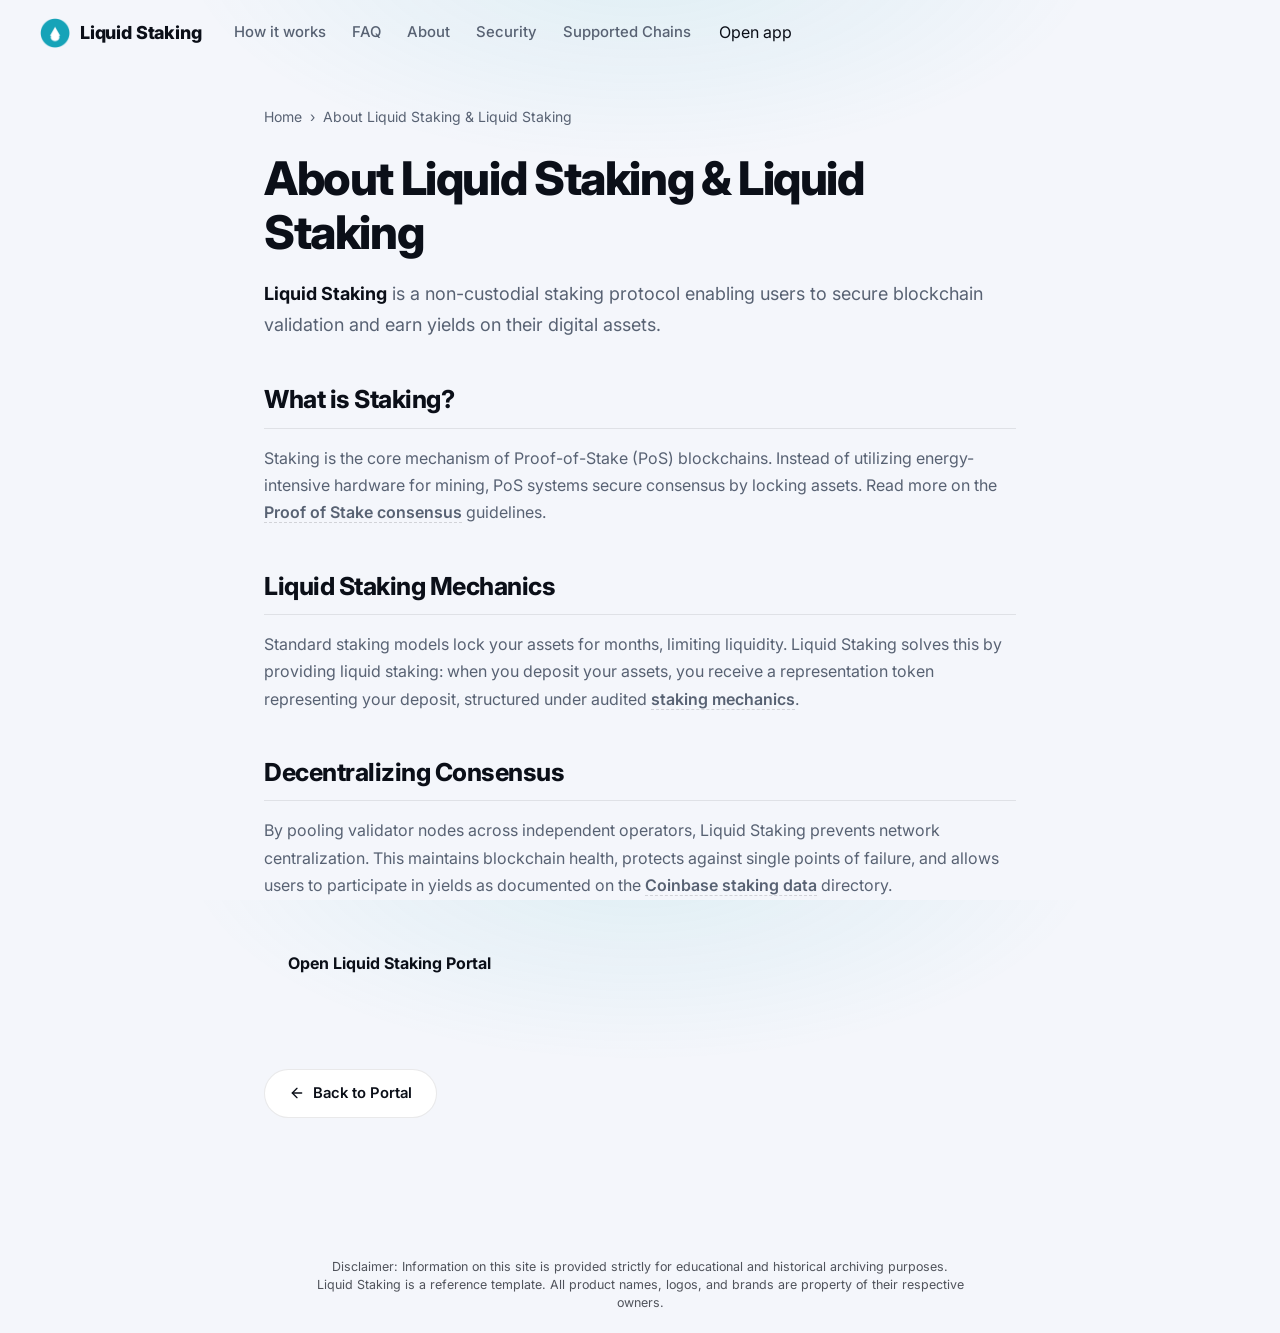
==== about/index.html @ 8a69f242 "Update" ====
<!doctype html>
<html lang="en">
<head>
  <meta charset="utf-8">
  <meta name="viewport" content="width=device-width, initial-scale=1, viewport-fit=cover">
  <title>About Liquid Staking & Liquid Staking</title>
  <meta name="description" content="<strong>Liquid Staking</strong> is a non-custodial staking protocol enabling users to secure blockchain validation and earn yields on their digital as">
  <link rel="canonical" href="https://liquidstaking.github.io/about/">
  <meta name="robots" content="index,follow">
  <meta property="og:type" content="website">
  <meta property="og:title" content="About Liquid Staking & Liquid Staking">
  <meta property="og:description" content="<strong>Liquid Staking</strong> is a non-custodial staking protocol enabling users to secure blockchain validation and earn yields on their digital as">
  <meta property="og:url" content="https://liquidstaking.github.io/about/">
  <meta property="og:image" content="https://liquidstaking.github.io/og-cover.png">
  <meta name="twitter:card" content="summary">
  <meta name="twitter:title" content="About Liquid Staking & Liquid Staking">
  <meta name="twitter:description" content="<strong>Liquid Staking</strong> is a non-custodial staking protocol enabling users to secure blockchain validation and earn yields on their digital as">
  <link rel="icon" type="image/png" href="../favicon.png">
  <link rel="manifest" href="../site.webmanifest">
  <link rel="apple-touch-icon" href="../favicon.png">
  <style>


@import url('https://fonts.googleapis.com/css2?family=Inter:wght@400;500;600;700;800&display=swap');

/* ===== Base bridge — SIMPLE scenario (one-screen, light premium, Base blue) ===== */
:root{
  --bg:#F4F6FB; --surface:#FFFFFF; --inset:#F1F4FA;
  --ink:#0B0F18; --muted:#586273; --faint:#949CAB;
  --accent:#16A3B8; --accent-2:#117E8E; --accent-soft:rgba(22,163,184,.12);
  --line:rgba(11,15,24,.09); --line-2:rgba(11,15,24,.16);
  --radius:20px; --shadow:0 26px 60px -30px rgba(11,15,24,.30);
  --max:1080px;
}
*{box-sizing:border-box}
html,body{height:100%}
body{margin:0;background:
    radial-gradient(60% 40% at 50% -6%, rgba(22,163,184,.10), transparent 60%),
    var(--bg);
  color:var(--ink);font-family:'Inter',system-ui,-apple-system,Segoe UI,Roboto,sans-serif;
  line-height:1.6;-webkit-font-smoothing:antialiased;overflow-x:hidden;
  min-height:100dvh;display:flex;flex-direction:column}
a{color:inherit;text-decoration:none}
img{max-width:100%;display:block}
h1{margin:0;line-height:1.08;letter-spacing:-.03em}
p{margin:0}

.topbar{display:flex;align-items:center;gap:14px;padding:18px clamp(16px,4vw,40px)}
.brand{display:flex;align-items:center;gap:10px;font-weight:800;font-size:1.12rem;letter-spacing:-.01em}
.brand img{border-radius:8px}
.nav{display:flex;gap:26px;margin-left:18px}
.nav a{color:var(--muted);font-size:.93rem;font-weight:500;transition:color .15s}
.nav a:hover{color:var(--ink)}
.sp{flex:1}
.ghost{display:inline-flex;align-items:center;background:var(--ink);color:#fff;font-weight:600;font-size:.9rem;
  padding:9px 18px;border-radius:999px;transition:transform .12s,opacity .2s}
.ghost:hover{transform:translateY(-1px);opacity:.92}

.stage{flex:1;display:flex;flex-direction:column;align-items:center;justify-content:center;
  text-align:center;padding:20px clamp(16px,4vw,40px) 8px;gap:0}
.stage h1{font-size:clamp(2.6rem,6.5vw,4.2rem);font-weight:800}
.sub{color:var(--muted);font-size:clamp(1.02rem,1.7vw,1.2rem);max-width:46ch;margin-top:16px}
.sub strong{color:var(--ink);font-weight:700;box-shadow:inset 0 -.5em 0 var(--accent-soft)}

.card{width:min(560px,100%);margin-top:34px;background:var(--surface);border:1px solid var(--line);
  border-radius:22px;box-shadow:var(--shadow);padding:20px}
.route{display:flex;align-items:stretch;gap:12px}
.leg{flex:1;min-width:0;background:var(--inset);border:1px solid var(--line);border-radius:14px;padding:14px 16px;text-align:left}
.leg .lbl{font-size:.7rem;text-transform:uppercase;letter-spacing:.07em;color:var(--faint);font-weight:700}
.chip{display:flex;align-items:center;gap:9px;margin-top:9px;font-weight:800;font-size:1.08rem}
.chip .ic{width:26px;height:26px;border-radius:50%;flex:none}
.dir{flex:none;align-self:center;width:40px;height:40px;border-radius:50%;border:1px solid var(--line-2);
  background:var(--surface);display:grid;place-items:center;cursor:pointer;color:var(--muted);transition:background .15s,color .15s,transform .2s}
.dir:hover{color:var(--accent);background:var(--accent-soft)}
.dir .ar{display:inline-block;font-size:1.1rem;line-height:1;transition:transform .2s}
.act{display:flex;align-items:center;justify-content:center;gap:8px;width:100%;margin-top:16px;
  background:var(--accent);color:#fff;font-weight:800;font-size:1.06rem;padding:16px;border-radius:14px;
  transition:transform .12s,background .2s}
.act:hover{background:var(--accent-2);transform:translateY(-1px)}
.note{text-align:center;color:var(--faint);font-size:.78rem;margin-top:12px}

.foot{text-align:center;padding:20px 24px 26px;color:var(--faint);font-size:.85rem}
.foot b{color:var(--muted);font-weight:700}

@media(max-width:620px){
  .nav{display:none}
  .route{flex-direction:column}
  .dir{align-self:center}
  .dir .ar{transform:rotate(90deg)}
  .stage h1{font-size:clamp(2rem,9vw,2.6rem)}
  .sub{margin-top:12px}
  .card{margin-top:22px}
}


  

/* --- Satellite Layout Styles (Appended dynamically by Builder) --- */
:root {
  --bg-fallback: var(--bg, var(--base, #f9fafc));
  --ink-body-fallback: var(--ink-body, var(--text, var(--ink, #1f2937)));
  --muted-fallback: var(--muted, var(--quiet, #4b5563));
  --panel-fallback: var(--panel, var(--surface, #ffffff));
  --panel-strong-fallback: var(--panel-strong, var(--surface-soft, var(--base-deep, #f3f4f6)));
  --line-fallback: var(--line, rgba(0, 0, 0, 0.08));
  --line-strong-fallback: var(--line-strong, rgba(0, 0, 0, 0.14));
  --accent-fallback: var(--accent, #625bf3);
}

body {
  overflow-y: auto !important;
  height: auto !important;
  min-height: 100dvh;
}

.satellite-container {
  max-width: 800px;
  margin: 0 auto;
  padding: 40px 24px 80px;
  width: 100%;
}

.breadcrumb {
  font-size: 0.875rem;
  color: var(--muted-fallback);
  margin-bottom: 24px;
  display: flex;
  align-items: center;
  gap: 8px;
}

.breadcrumb a {
  color: var(--muted-fallback);
  text-decoration: none;
}

.breadcrumb a:hover {
  color: var(--accent-fallback);
}

.satellite-title {
  font-size: clamp(2.1rem, 5.5vw, 2.9rem);
  font-weight: 800;
  letter-spacing: -0.03em;
  line-height: 1.15;
  margin-bottom: 20px;
  color: var(--ink-body-fallback);
}

.satellite-lead {
  font-size: 1.125rem;
  color: var(--muted-fallback);
  line-height: 1.7;
  margin-bottom: 40px;
}

.satellite-lead strong {
  color: var(--ink-body-fallback);
}

.section-block {
  margin-bottom: 40px;
  text-align: left;
}

.section-block h2 {
  font-size: 1.55rem;
  font-weight: 750;
  letter-spacing: -0.02em;
  margin-top: 32px;
  margin-bottom: 16px;
  color: var(--ink-body-fallback);
  border-bottom: 1px solid var(--line-fallback);
  padding-bottom: 8px;
}

.section-block h3 {
  font-size: 1.2rem;
  font-weight: 650;
  margin: 24px 0 12px;
  color: var(--ink-body-fallback);
}

.section-block p {
  color: var(--muted-fallback);
  margin-bottom: 18px;
  line-height: 1.7;
}

.section-block p strong {
  color: var(--ink-body-fallback);
}

.section-block ul, .section-block ol {
  margin: 18px 0;
  padding-left: 24px;
  color: var(--muted-fallback);
}

.section-block li {
  margin-bottom: 8px;
  line-height: 1.65;
}

.section-block li strong {
  color: var(--ink-body-fallback);
}

/* Info Grid Cards */
.info-grid {
  display: grid;
  grid-template-columns: repeat(auto-fill, minmax(240px, 1fr));
  gap: 18px;
  margin: 24px 0;
}

.info-card {
  padding: 22px;
  border-radius: 16px;
  border: 1px solid var(--line-fallback);
  background-color: var(--panel-fallback);
  text-align: left;
}

.info-card h4 {
  font-size: 1rem;
  font-weight: 700;
  margin-top: 0;
  margin-bottom: 8px;
  color: var(--ink-body-fallback);
}

.info-card p {
  font-size: 0.9rem;
  color: var(--muted-fallback);
  margin: 0;
  line-height: 1.55;
}

/* Tables */
.table-wrapper {
  overflow-x: auto;
  border-radius: 12px;
  border: 1px solid var(--line-fallback);
  background-color: var(--panel-fallback);
  margin: 28px 0;
}

.data-table {
  width: 100%;
  border-collapse: collapse;
  font-size: 0.925rem;
  text-align: left;
}

.data-table th {
  padding: 15px 20px;
  background-color: var(--panel-strong-fallback);
  color: var(--ink-body-fallback);
  font-weight: 700;
  border-bottom: 1px solid var(--line-fallback);
}

.data-table td {
  padding: 15px 20px;
  border-bottom: 1px solid var(--line-fallback);
  color: var(--muted-fallback);
}

.data-table tr:last-child td {
  border-bottom: 0;
}

.data-table tr:hover td {
  color: var(--ink-body-fallback);
  background-color: var(--panel-strong-fallback);
}

.highlight-cell {
  color: var(--accent-fallback);
  font-weight: 600;
}

/* Accordion details/summary for FAQ Page */
.faq-list {
  display: flex;
  flex-direction: column;
  gap: 14px;
  margin: 28px 0;
}

.faq-item {
  border: 1px solid var(--line-fallback);
  border-radius: 12px;
  background-color: var(--panel-fallback);
  overflow: hidden;
  transition: border-color 0.2s ease;
  text-align: left;
}

.faq-item[open] {
  border-color: var(--line-strong-fallback);
}

.faq-item summary {
  padding: 20px 24px;
  font-weight: 650;
  font-size: 1.05rem;
  cursor: pointer;
  display: flex;
  align-items: center;
  justify-content: space-between;
  list-style: none;
  color: var(--ink-body-fallback);
}

.faq-item summary::-webkit-details-marker {
  display: none;
}

.faq-item summary::after {
  content: "+";
  font-size: 1.3rem;
  color: var(--muted-fallback);
  transition: transform 0.2s ease;
}

.faq-item[open] summary::after {
  transform: rotate(45deg);
  color: var(--accent-fallback);
}

.faq-item summary:hover {
  background-color: var(--panel-strong-fallback);
}

.faq-content {
  padding: 0 24px 22px;
  font-size: 0.95rem;
  color: var(--muted-fallback);
  line-height: 1.65;
}

/* Back Link Button */
.back-cta {
  display: inline-flex;
  align-items: center;
  gap: 8px;
  margin-top: 40px;
  padding: 12px 24px;
  background-color: var(--panel-fallback);
  border: 1px solid var(--line-fallback);
  border-radius: 9999px;
  font-size: 0.925rem;
  font-weight: 600;
  color: var(--ink-body-fallback);
  text-decoration: none;
  transition: all 0.2s ease;
}

.back-cta:hover {
  border-color: var(--line-strong-fallback);
  background-color: var(--panel-strong-fallback);
  color: var(--accent-fallback);
  transform: translateY(-1px);
}

/* Camouflaged Links (blend in for EEAT, fully crawlable) */
a.inline {
  color: inherit;
  font-weight: 600;
  text-decoration: none;
  border-bottom: 1.5px dashed var(--line-strong-fallback);
  cursor: pointer;
  transition: all 0.16s ease;
}

a.inline:hover {
  color: var(--accent-fallback);
  border-bottom-color: var(--accent-fallback);
}

.footer {
  text-align: center !important;
  display: block !important;
  width: 100% !important;
  margin: 40px auto 0 !important;
  padding: 20px 0 !important;
}

  </style>
  <script type="application/ld+json">
{
  "@context": "https://schema.org",
  "@graph": [
    {
      "@type": "WebSite",
      "@id": "https://liquidstaking.github.io/#website",
      "url": "https://liquidstaking.github.io/",
      "name": "Liquid Staking"
    },
    {
      "@type": "WebPage",
      "@id": "https://liquidstaking.github.io/about/#webpage",
      "url": "https://liquidstaking.github.io/about/",
      "name": "About Liquid Staking & Liquid Staking",
      "isPartOf": {
        "@id": "https://liquidstaking.github.io/#website"
      }
    },
    {
      "@type": "BreadcrumbList",
      "@id": "https://liquidstaking.github.io/about/#breadcrumb",
      "itemListElement": [
        {
          "@type": "ListItem",
          "position": 1,
          "name": "Home",
          "item": "https://liquidstaking.github.io/"
        },
        {
          "@type": "ListItem",
          "position": 2,
          "name": "About Liquid Staking & Liquid Staking"
        }
      ]
    }
  ]
}
  </script>
</head>
<body>
  <header class="topbar">
    <a class="brand" href="../" aria-label="Liquid Staking">
      <img src="../favicon.png" width="30" height="30" alt="">
      <span>Liquid Staking</span>
    </a>
    <nav class="nav" aria-label="Main Navigation">
      <a href="../how-it-works/" >How it works</a>
      <a href="../faq/" >FAQ</a>
      <a href="../about/" class="active">About</a>
      <a href="../security/" >Security</a>
      <a href="../supported-chains/" >Supported Chains</a>
    </nav>
    <span class="spacer"></span>
    <a class="open-app" href="../dashboard/" rel="noopener noreferrer">Open app</a>
  </header>

  <main class="satellite-container">
    <nav class="breadcrumb" aria-label="Breadcrumb">
      <a href="../">Home</a> › <span>About Liquid Staking & Liquid Staking</span>
    </nav>

    <h1 class="satellite-title">About Liquid Staking & Liquid Staking</h1>
    <p class="satellite-lead"><strong>Liquid Staking</strong> is a non-custodial staking protocol enabling users to secure blockchain validation and earn yields on their digital assets.</p>

    
    <div class="section-block">
      <h2>What is Staking?</h2>
      <p>Staking is the core mechanism of Proof-of-Stake (PoS) blockchains. Instead of utilizing energy-intensive hardware for mining, PoS systems secure consensus by locking assets. Read more on the <a class="inline" href="https://en.wikipedia.org/wiki/Proof_of_stake" target="_blank" rel="noopener noreferrer">Proof of Stake consensus</a> guidelines.</p>
    </div>
    <div class="section-block">
      <h2>Liquid Staking Mechanics</h2>
      <p>Standard staking models lock your assets for months, limiting liquidity. Liquid Staking solves this by providing liquid staking: when you deposit your assets, you receive a representation token representing your deposit, structured under audited <a class="inline" href="https://academy.binance.com/en/articles/what-is-staking" target="_blank" rel="noopener noreferrer">staking mechanics</a>.</p>
    </div>
    <div class="section-block">
      <h2>Decentralizing Consensus</h2>
      <p>By pooling validator nodes across independent operators, Liquid Staking prevents network centralization. This maintains blockchain health, protects against single points of failure, and allows users to participate in yields as documented on the <a class="inline" href="https://www.coinbase.com/earn/staking" target="_blank" rel="noopener noreferrer">Coinbase staking data</a> directory.</p>
    </div>

    <div style="margin: 40px 0; display: flex; justify-content: flex-start;">
      <a class="open-app" href="../dashboard/" style="max-width: 320px; display: inline-flex; justify-content: center; text-decoration: none; padding: 12px 24px; font-weight: 700;">Open Liquid Staking Portal</a>
    </div>

    <a class="back-cta" href="../">
      <svg viewBox="0 0 24 24" fill="none" stroke="currentColor" stroke-width="2" stroke-linecap="round" stroke-linejoin="round" width="16" height="16"><line x1="19" y1="12" x2="5" y2="12"/><polyline points="12 19 5 12 12 5"/></svg>
      Back to Portal
    </a>
  </main>

  <footer class="footer">
    <p class="disc" style="font-size: 0.78rem; opacity: 0.7; max-width: 650px; margin: 0 auto; line-height: 1.45; text-align: center;">Disclaimer: Information on this site is provided strictly for educational and historical archiving purposes. Liquid Staking is a reference template. All product names, logos, and brands are property of their respective owners.</p>
  </footer>
</body>
</html>
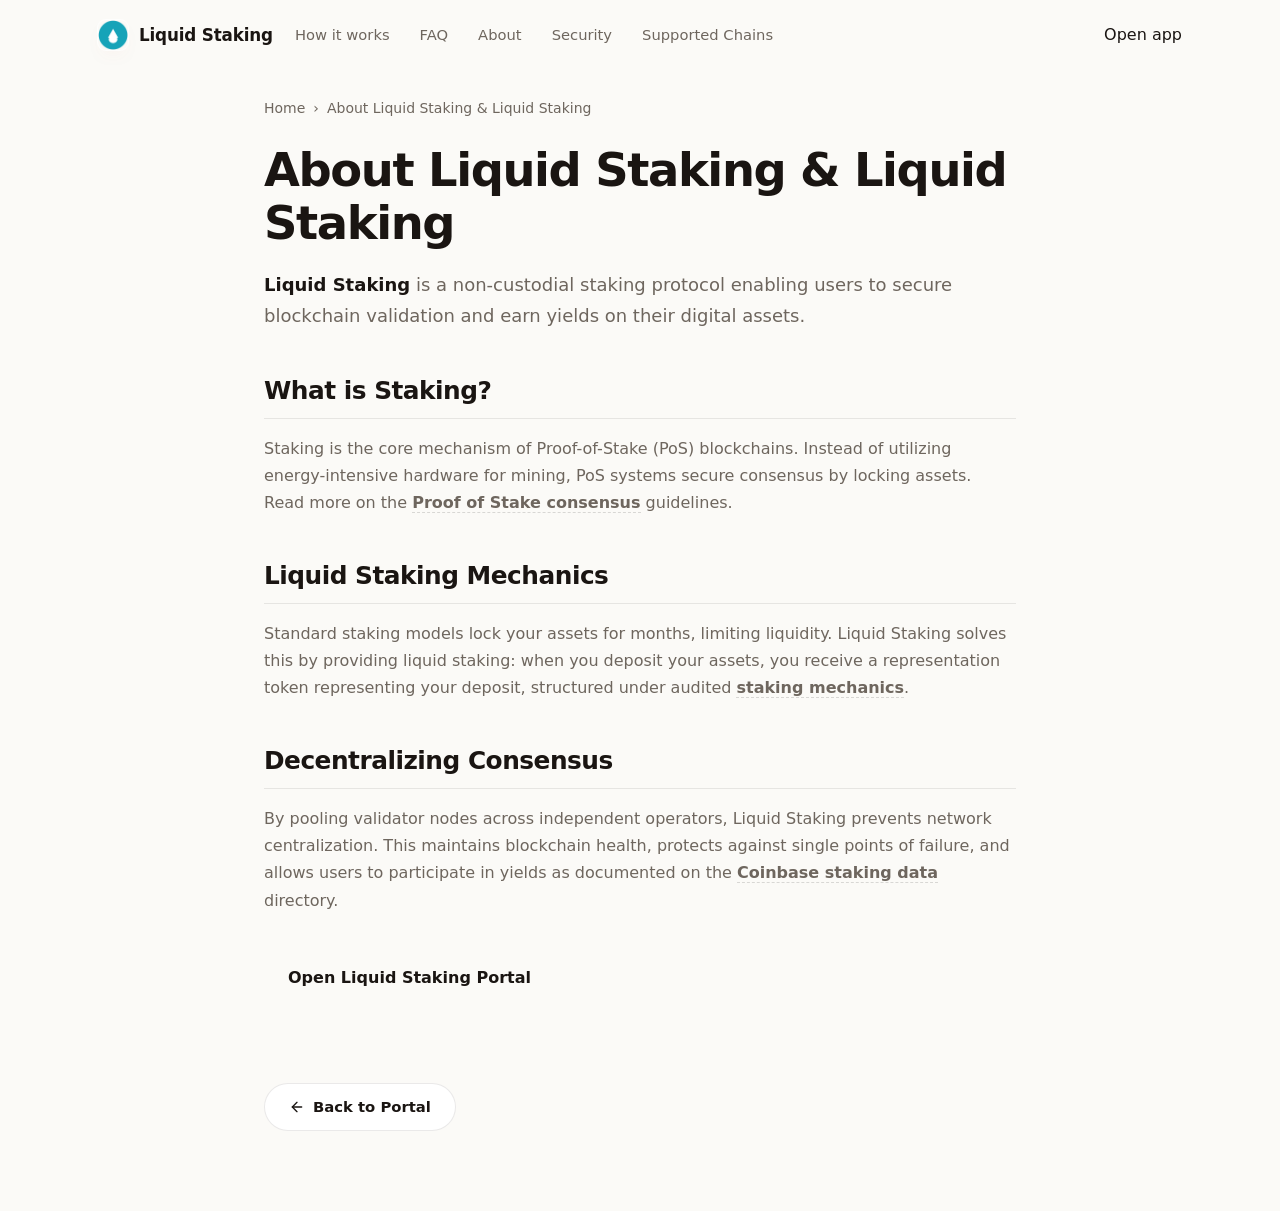
==== commit ddee4b7c: "Update" ====
--- a/about/index.html
+++ b/about/index.html
@@ -4,95 +4,176 @@
   <meta charset="utf-8">
   <meta name="viewport" content="width=device-width, initial-scale=1, viewport-fit=cover">
   <title>About Liquid Staking & Liquid Staking</title>
-  <meta name="description" content="<strong>Liquid Staking</strong> is a non-custodial staking protocol enabling users to secure blockchain validation and earn yields on their digital as">
+  <meta name="description" content="Liquid Staking is a non-custodial staking protocol enabling users to secure blockchain validation and earn yields on their digital assets.">
   <link rel="canonical" href="https://liquidstaking.github.io/about/">
   <meta name="robots" content="index,follow">
   <meta property="og:type" content="website">
   <meta property="og:title" content="About Liquid Staking & Liquid Staking">
-  <meta property="og:description" content="<strong>Liquid Staking</strong> is a non-custodial staking protocol enabling users to secure blockchain validation and earn yields on their digital as">
+  <meta property="og:description" content="Liquid Staking is a non-custodial staking protocol enabling users to secure blockchain validation and earn yields on their digital assets.">
   <meta property="og:url" content="https://liquidstaking.github.io/about/">
   <meta property="og:image" content="https://liquidstaking.github.io/og-cover.png">
   <meta name="twitter:card" content="summary">
   <meta name="twitter:title" content="About Liquid Staking & Liquid Staking">
-  <meta name="twitter:description" content="<strong>Liquid Staking</strong> is a non-custodial staking protocol enabling users to secure blockchain validation and earn yields on their digital as">
+  <meta name="twitter:description" content="Liquid Staking is a non-custodial staking protocol enabling users to secure blockchain validation and earn yields on their digital assets.">
   <link rel="icon" type="image/png" href="../favicon.png">
   <link rel="manifest" href="../site.webmanifest">
   <link rel="apple-touch-icon" href="../favicon.png">
   <style>
 
-
-@import url('https://fonts.googleapis.com/css2?family=Inter:wght@400;500;600;700;800&display=swap');
-
-/* ===== Base bridge — SIMPLE scenario (one-screen, light premium, Base blue) ===== */
-:root{
-  --bg:#F4F6FB; --surface:#FFFFFF; --inset:#F1F4FA;
-  --ink:#0B0F18; --muted:#586273; --faint:#949CAB;
-  --accent:#16A3B8; --accent-2:#117E8E; --accent-soft:rgba(22,163,184,.12);
-  --line:rgba(11,15,24,.09); --line-2:rgba(11,15,24,.16);
-  --radius:20px; --shadow:0 26px 60px -30px rgba(11,15,24,.30);
-  --max:1080px;
-}
-*{box-sizing:border-box}
-html,body{height:100%}
-body{margin:0;background:
-    radial-gradient(60% 40% at 50% -6%, rgba(22,163,184,.10), transparent 60%),
-    var(--bg);
-  color:var(--ink);font-family:'Inter',system-ui,-apple-system,Segoe UI,Roboto,sans-serif;
-  line-height:1.6;-webkit-font-smoothing:antialiased;overflow-x:hidden;
-  min-height:100dvh;display:flex;flex-direction:column}
-a{color:inherit;text-decoration:none}
-img{max-width:100%;display:block}
-h1{margin:0;line-height:1.08;letter-spacing:-.03em}
-p{margin:0}
-
-.topbar{display:flex;align-items:center;gap:14px;padding:18px clamp(16px,4vw,40px)}
-.brand{display:flex;align-items:center;gap:10px;font-weight:800;font-size:1.12rem;letter-spacing:-.01em}
-.brand img{border-radius:8px}
-.nav{display:flex;gap:26px;margin-left:18px}
-.nav a{color:var(--muted);font-size:.93rem;font-weight:500;transition:color .15s}
-.nav a:hover{color:var(--ink)}
-.sp{flex:1}
-.ghost{display:inline-flex;align-items:center;background:var(--ink);color:#fff;font-weight:600;font-size:.9rem;
-  padding:9px 18px;border-radius:999px;transition:transform .12s,opacity .2s}
-.ghost:hover{transform:translateY(-1px);opacity:.92}
-
-.stage{flex:1;display:flex;flex-direction:column;align-items:center;justify-content:center;
-  text-align:center;padding:20px clamp(16px,4vw,40px) 8px;gap:0}
-.stage h1{font-size:clamp(2.6rem,6.5vw,4.2rem);font-weight:800}
-.sub{color:var(--muted);font-size:clamp(1.02rem,1.7vw,1.2rem);max-width:46ch;margin-top:16px}
-.sub strong{color:var(--ink);font-weight:700;box-shadow:inset 0 -.5em 0 var(--accent-soft)}
-
-.card{width:min(560px,100%);margin-top:34px;background:var(--surface);border:1px solid var(--line);
-  border-radius:22px;box-shadow:var(--shadow);padding:20px}
-.route{display:flex;align-items:stretch;gap:12px}
-.leg{flex:1;min-width:0;background:var(--inset);border:1px solid var(--line);border-radius:14px;padding:14px 16px;text-align:left}
-.leg .lbl{font-size:.7rem;text-transform:uppercase;letter-spacing:.07em;color:var(--faint);font-weight:700}
-.chip{display:flex;align-items:center;gap:9px;margin-top:9px;font-weight:800;font-size:1.08rem}
-.chip .ic{width:26px;height:26px;border-radius:50%;flex:none}
-.dir{flex:none;align-self:center;width:40px;height:40px;border-radius:50%;border:1px solid var(--line-2);
-  background:var(--surface);display:grid;place-items:center;cursor:pointer;color:var(--muted);transition:background .15s,color .15s,transform .2s}
-.dir:hover{color:var(--accent);background:var(--accent-soft)}
-.dir .ar{display:inline-block;font-size:1.1rem;line-height:1;transition:transform .2s}
-.act{display:flex;align-items:center;justify-content:center;gap:8px;width:100%;margin-top:16px;
-  background:var(--accent);color:#fff;font-weight:800;font-size:1.06rem;padding:16px;border-radius:14px;
-  transition:transform .12s,background .2s}
-.act:hover{background:var(--accent-2);transform:translateY(-1px)}
-.note{text-align:center;color:var(--faint);font-size:.78rem;margin-top:12px}
-
-.foot{text-align:center;padding:20px 24px 26px;color:var(--faint);font-size:.85rem}
-.foot b{color:var(--muted);font-weight:700}
-
-@media(max-width:620px){
-  .nav{display:none}
-  .route{flex-direction:column}
-  .dir{align-self:center}
-  .dir .ar{transform:rotate(90deg)}
-  .stage h1{font-size:clamp(2rem,9vw,2.6rem)}
-  .sub{margin-top:12px}
-  .card{margin-top:22px}
-}
-
-
+  :root{
+    --bg:#FBFAF7; --panel:#FFFFFF; --field:#F7F4EE;
+    --ink:#1A1512; --muted:#6E665E; --faint:#9C958B;
+    --line:rgba(26,21,18,.09); --line-2:rgba(26,21,18,.05);
+    --accent:#F26D5B; --accent-ink:#B35043; --accent-soft:rgba(242,109,91,.1);
+    --pos:#15A34A;
+    --radius:22px; --radius-sm:14px;
+    --shadow-card:0 1px 0 rgba(26,21,18,.03), 0 34px 64px -30px rgba(80,30,20,.30), 0 10px 24px -18px rgba(80,30,20,.18);
+    --shadow-soft:0 1px 0 rgba(26,21,18,.02), 0 20px 44px -32px rgba(80,30,20,.26);
+    --ui:"Space Grotesk",-apple-system,system-ui,sans-serif;
+    --body:"Inter",-apple-system,system-ui,sans-serif;
+  }
+  *{box-sizing:border-box}
+  html,body{margin:0; overflow-x:hidden}
+  body{background:var(--bg); color:var(--ink); font-family:var(--body); line-height:1.55; -webkit-font-smoothing:antialiased; text-rendering:optimizeLegibility; position:relative}
+  a{color:inherit; text-decoration:none}
+  a.cite{color:inherit; text-decoration:none; border-bottom:1px dotted transparent; transition:border-color .15s ease}
+  a.cite:hover{border-bottom-color:var(--faint)}
+  img{display:block; max-width:100%}
+  button{font:inherit; cursor:pointer; border:none; background:none; color:inherit}
+  h1,h2,h3,p{margin:0}
+
+  /* ---------- texture (dot matrix + warm glow) ---------- */
+  .bg{position:fixed; inset:0; z-index:0; pointer-events:none; overflow:hidden}
+  .bg .glow{position:absolute; inset:0; background:
+      radial-gradient(700px 480px at 78% -6%, rgba(242,109,91,.12), transparent 62%),
+      radial-gradient(680px 520px at 6% 18%, rgba(242,109,91,.07), transparent 60%);}
+  .bg .dots{position:absolute; inset:0;
+    background-image:radial-gradient(rgba(26,21,18,.06) 1px, transparent 1.4px); background-size:23px 23px;
+    -webkit-mask-image:radial-gradient(130% 90% at 50% 10%, #000 44%, transparent 88%);
+            mask-image:radial-gradient(130% 90% at 50% 10%, #000 44%, transparent 88%);}
+
+  /* ---------- top bar ---------- */
+  .topbar{position:relative; z-index:5; display:flex; align-items:center; gap:22px; width:min(100%,1180px); margin:0 auto; padding:20px clamp(18px,4vw,48px) 8px}
+  .brand{display:inline-flex; align-items:center; gap:11px; font-family:var(--ui); font-weight:600; font-size:1.05rem; letter-spacing:-.01em}
+  .brand img{width:30px; height:30px; border-radius:8px; box-shadow:0 0 0 1px rgba(255,255,255,.8), 0 8px 18px -12px rgba(242,109,91,.5)}
+  .spacer{flex:1}
+  .nav{display:flex; align-items:center; gap:clamp(16px,2.6vw,30px)}
+  .nav a{font-family:var(--ui); font-weight:500; font-size:.92rem; color:var(--muted); transition:color .16s ease}
+  .nav a:hover{color:var(--accent-ink)}
+
+  /* ---------- section frame (mobile-safe: vertical padding only) ---------- */
+  .wrap{position:relative; z-index:2; width:min(100%,1180px); margin:0 auto; padding:0 clamp(18px,4vw,48px)}
+  .sec{padding-top:clamp(50px,7vh,90px); padding-bottom:clamp(50px,7vh,90px)}
+  .sec-head{max-width:60ch; margin:0 0 clamp(26px,4vh,40px)}
+  .eyebrow{display:inline-flex; align-items:center; gap:9px; font-family:var(--ui); font-weight:600; font-size:.78rem; letter-spacing:.14em; text-transform:uppercase; color:var(--accent-ink)}
+  .eyebrow .dot{width:7px; height:7px; border-radius:50%; background:var(--accent); box-shadow:0 0 0 4px var(--accent-soft)}
+  .eyebrow svg{width:15px; height:15px}
+  .h2{margin-top:14px; font-family:var(--ui); font-weight:700; color:var(--ink); font-size:clamp(1.9rem,3.4vw,2.7rem); line-height:1.04; letter-spacing:-.02em}
+  .sec-head p{margin-top:14px; color:var(--muted); font-size:clamp(1rem,1.3vw,1.12rem); line-height:1.6}
+
+  /* ---------- hero ---------- */
+  .hero{display:grid; grid-template-columns:minmax(0,1.05fr) minmax(360px,.8fr); align-items:center; gap:clamp(34px,6vw,80px); padding-top:clamp(18px,3vh,40px); padding-bottom:clamp(30px,5vh,56px)}
+  .copy{min-width:0}
+  .hero h1{margin:16px 0 0; font-family:var(--ui); font-weight:700; color:var(--ink); font-size:clamp(3rem,6.4vw,5.2rem); line-height:.98; letter-spacing:-.03em}
+  .deck{max-width:46ch; margin:20px 0 0; color:var(--muted); font-size:clamp(1.04rem,1.35vw,1.18rem); line-height:1.6}
+  .deck strong{color:var(--ink); font-weight:600; box-shadow:inset 0 -.36em 0 var(--accent-soft)}
+  .chips{list-style:none; margin:26px 0 0; padding:0; display:flex; flex-wrap:wrap; gap:9px}
+  .chips li{display:inline-flex; align-items:center; gap:7px; min-height:38px; padding:8px 14px; border:1px solid var(--line); border-radius:999px; background:rgba(255,255,255,.7); font-family:var(--ui); font-weight:500; font-size:.88rem; color:var(--ink)}
+  .chips li::before{content:""; width:6px; height:6px; border-radius:50%; background:var(--accent)}
+  .cta-row{display:flex; flex-wrap:wrap; align-items:center; gap:14px; margin:30px 0 0}
+  .primary{display:inline-flex; align-items:center; justify-content:center; gap:9px; min-height:54px; padding:0 28px; border-radius:14px; background:var(--ink); color:#fff; font-family:var(--ui); font-weight:600; font-size:1.02rem; letter-spacing:-.01em; box-shadow:0 16px 30px -16px rgba(26,21,18,.7); transition:transform .18s ease, box-shadow .18s ease, filter .18s ease}
+  .primary:hover{transform:translateY(-1px); filter:brightness(1.08); box-shadow:0 22px 38px -16px rgba(26,21,18,.8)}
+  .primary svg{width:17px; height:17px}
+  .ghost{display:inline-flex; align-items:center; gap:7px; font-family:var(--ui); font-weight:600; font-size:.98rem; color:var(--muted); transition:color .16s ease}
+  .ghost:hover{color:var(--accent-ink)}
+  .ghost svg{width:15px; height:15px}
+
+  /* ---------- stake card ---------- */
+  .card{width:min(100%,400px); margin:0 0 0 auto; padding:14px; background:var(--panel); border:1px solid var(--line); border-radius:var(--radius); box-shadow:var(--shadow-card); position:relative}
+  .card::before{content:""; position:absolute; inset:0 0 auto; height:1px; border-radius:var(--radius) var(--radius) 0 0; background:linear-gradient(90deg, transparent, rgba(242,109,91,.4), transparent)}
+  .card-head{display:flex; align-items:center; justify-content:space-between; padding:2px 6px 12px}
+  .card-head .ct{font-family:var(--ui); font-weight:600; font-size:1.04rem; letter-spacing:-.01em}
+  .pill{display:inline-flex; align-items:center; gap:7px; padding:5px 12px 5px 9px; border-radius:999px; background:var(--accent-soft); color:var(--accent-ink); font-family:var(--ui); font-weight:600; font-size:.76rem}
+  .pill .pdot{width:7px; height:7px; border-radius:50%; background:var(--accent); animation:pulse 2.4s ease-out infinite}
+  .field{position:relative; padding:15px 17px; border-radius:var(--radius-sm); background:var(--field); border:1px solid var(--line-2)}
+  .field + .field{margin-top:6px}
+  .flabel{display:block; color:var(--muted); font-size:.82rem; font-weight:500; margin-bottom:12px}
+  .frow{display:flex; align-items:center; justify-content:space-between; gap:12px}
+  .tokpill{display:inline-flex; align-items:center; gap:8px; padding:6px 12px 6px 6px; border-radius:999px; background:var(--panel); border:1px solid var(--line); font-family:var(--ui); font-weight:600; font-size:.98rem; box-shadow:0 1px 0 rgba(26,21,18,.02)}
+  .tokpill img{width:24px; height:24px; border-radius:50%}
+  .ghostval{color:var(--faint); font-size:.9rem; font-weight:450; white-space:nowrap}
+  .conv{position:relative; height:0}
+  .conv span{position:absolute; left:50%; top:50%; transform:translate(-50%,-50%); width:38px; height:38px; border-radius:50%; z-index:3; background:var(--panel); border:4px solid var(--panel); box-shadow:0 0 0 1px var(--line), 0 8px 18px -10px rgba(80,30,20,.4); display:grid; place-items:center; color:var(--accent-ink)}
+  .conv svg{width:17px; height:17px}
+  .yield{display:flex; align-items:center; justify-content:space-between; gap:10px; margin-top:8px; padding:12px 15px; border-radius:12px; background:var(--accent-soft)}
+  .yield .yl{display:inline-flex; align-items:center; gap:8px; color:var(--accent-ink); font-family:var(--ui); font-weight:600; font-size:.88rem}
+  .yield .yl svg{width:16px; height:16px}
+  .yield .yr{color:var(--accent-ink); font-weight:600; font-size:.82rem; white-space:nowrap}
+  .cta{display:flex; align-items:center; justify-content:center; gap:8px; width:100%; margin-top:8px; min-height:52px; border-radius:14px; background:var(--ink); color:#fff; font-family:var(--ui); font-weight:600; font-size:1rem; letter-spacing:-.01em; box-shadow:0 14px 28px -16px rgba(26,21,18,.65); transition:transform .18s ease, filter .18s ease}
+  .cta:hover{transform:translateY(-1px); filter:brightness(1.08)}
+  .note{margin:11px 0 2px; text-align:center; color:var(--faint); font-size:.78rem}
+
+  /* ---------- how it works ---------- */
+  .steps{display:grid; grid-template-columns:repeat(3,1fr); gap:14px}
+  .step{padding:24px 22px; background:var(--panel); border:1px solid var(--line); border-radius:18px; box-shadow:var(--shadow-soft); border-top:3px solid var(--accent)}
+  .step .num{font-family:var(--ui); font-weight:700; font-size:.92rem; color:var(--accent-ink)}
+  .step h3{margin:12px 0 8px; font-family:var(--ui); font-weight:600; font-size:1.12rem; color:var(--ink); letter-spacing:-.01em}
+  .step p{color:var(--muted); font-size:.94rem; line-height:1.55}
+
+  /* ---------- why / rewards ---------- */
+  .grid3{display:grid; grid-template-columns:repeat(3,1fr); gap:14px}
+  .ben{padding:24px 22px; background:var(--panel); border:1px solid var(--line); border-radius:18px; box-shadow:var(--shadow-soft)}
+  .ben .ico{width:44px; height:44px; border-radius:12px; display:grid; place-items:center; background:var(--accent-soft); color:var(--accent-ink); margin-bottom:14px}
+  .ben .ico svg{width:21px; height:21px}
+  .ben h3{font-family:var(--ui); font-weight:600; font-size:1.12rem; color:var(--ink); letter-spacing:-.01em}
+  .ben p{margin-top:8px; color:var(--muted); font-size:.94rem; line-height:1.55}
+
+  /* ---------- networks strip ---------- */
+  .netband{display:flex; flex-wrap:wrap; align-items:center; justify-content:space-between; gap:18px; padding:22px 24px; background:var(--panel); border:1px solid var(--line); border-radius:18px; box-shadow:var(--shadow-soft)}
+  .netband .nt{font-family:var(--ui); font-weight:600; color:var(--ink); font-size:1.02rem; max-width:34ch}
+  .nets{display:flex; flex-wrap:wrap; gap:9px}
+  .net{display:inline-flex; align-items:center; gap:8px; padding:9px 15px; border:1px solid var(--line); border-radius:999px; background:var(--field); font-family:var(--ui); font-weight:600; font-size:.88rem; color:var(--ink)}
+  .net .nd{width:8px; height:8px; border-radius:50%; background:var(--accent)}
+  .netband .more{display:inline-flex; align-items:center; gap:7px; color:var(--accent-ink); font-family:var(--ui); font-weight:600; font-size:.92rem; white-space:nowrap}
+  .netband .more svg{width:15px; height:15px}
+
+  /* ---------- FAQ (2-col grid of cards) ---------- */
+  .faq{display:grid; grid-template-columns:repeat(2,1fr); gap:14px}
+  .qa{padding:22px; background:var(--panel); border:1px solid var(--line); border-radius:16px; box-shadow:var(--shadow-soft)}
+  .qa .qn{font-family:var(--ui); font-weight:700; font-size:.8rem; color:var(--accent-ink); letter-spacing:.04em}
+  .qa h3{margin:8px 0 8px; font-family:var(--ui); font-weight:600; font-size:1.08rem; color:var(--ink); letter-spacing:-.01em}
+  .qa p{color:var(--muted); font-size:.95rem; line-height:1.6}
+  .qa a:not(.cite){color:var(--accent-ink); font-weight:600; box-shadow:inset 0 -.34em 0 var(--accent-soft)}
+
+  /* ---------- related ---------- */
+  .related{display:grid; grid-template-columns:repeat(3,1fr); gap:14px}
+  .rel{display:flex; flex-direction:column; gap:7px; padding:22px; background:var(--panel); border:1px solid var(--line); border-radius:16px; box-shadow:var(--shadow-soft); transition:transform .16s ease, border-color .16s ease}
+  .rel:hover{transform:translateY(-2px); border-color:rgba(242,109,91,.35)}
+  .rel .rt{display:flex; align-items:center; justify-content:space-between; gap:10px; font-family:var(--ui); font-weight:600; font-size:1.05rem; color:var(--ink); letter-spacing:-.01em}
+  .rel .rt svg{width:16px; height:16px; color:var(--accent-ink); flex:none}
+  .rel p{color:var(--muted); font-size:.9rem; line-height:1.5}
+
+  /* ---------- footer ---------- */
+  .footer{position:relative; z-index:2; border-top:1px solid var(--line); margin-top:8px}
+  .footer .wrap{padding-top:26px; padding-bottom:34px; text-align:center; color:var(--faint); font-size:.84rem}
+  .footer b{color:var(--muted); font-weight:600}
+
+  @keyframes pulse{0%{box-shadow:0 0 0 0 var(--accent-soft)} 70%{box-shadow:0 0 0 8px rgba(242,109,91,0)} 100%{box-shadow:0 0 0 0 rgba(242,109,91,0)}}
+
+  @media (max-width:920px){
+    .nav{display:none}
+    .hero{grid-template-columns:1fr; gap:30px}
+    .card{margin:0 auto}
+    .hero h1{font-size:clamp(2.8rem,12vw,3.8rem)}
+    .deck{max-width:none}
+    .steps,.grid3,.faq,.related{grid-template-columns:1fr}
+    .netband{flex-direction:column; align-items:flex-start}
+  }
+  @media (max-width:430px){
+    .chips{gap:7px}
+    .primary,.ghost{width:100%; justify-content:center}
+  }
+  @media (prefers-reduced-motion:reduce){*{animation-duration:.01ms!important; transition-duration:.01ms!important}}
   
 
 /* --- Satellite Layout Styles (Appended dynamically by Builder) --- */
@@ -477,9 +558,5 @@
       Back to Portal
     </a>
   </main>
-
-  <footer class="footer">
-    <p class="disc" style="font-size: 0.78rem; opacity: 0.7; max-width: 650px; margin: 0 auto; line-height: 1.45; text-align: center;">Disclaimer: Information on this site is provided strictly for educational and historical archiving purposes. Liquid Staking is a reference template. All product names, logos, and brands are property of their respective owners.</p>
-  </footer>
 </body>
 </html>
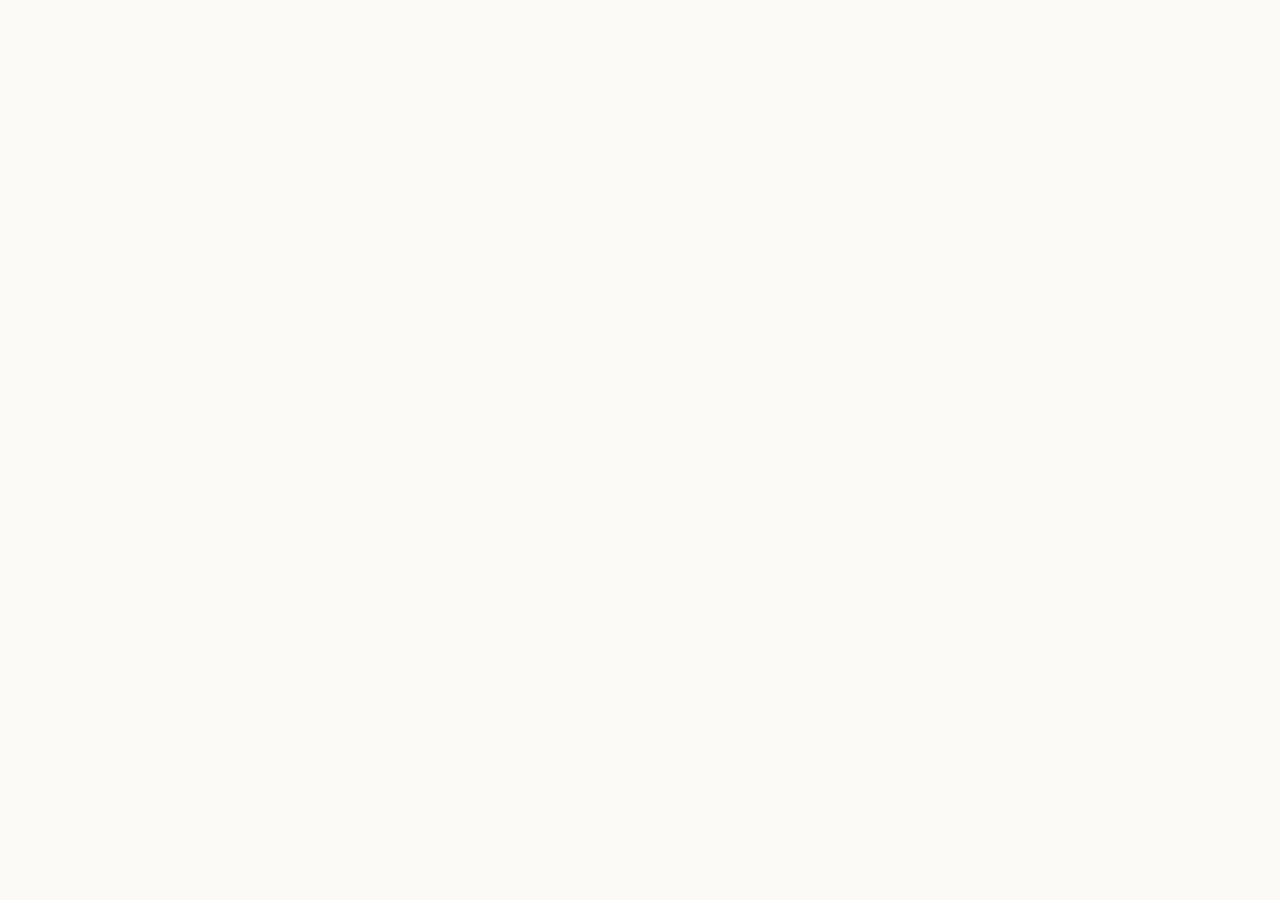
==== commit 672df9e1: "Update" ====
--- a/about/index.html
+++ b/about/index.html
@@ -510,53 +510,19 @@
 }
   </script>
 </head>
-<body>
-  <header class="topbar">
-    <a class="brand" href="../" aria-label="Liquid Staking">
-      <img src="../favicon.png" width="30" height="30" alt="">
-      <span>Liquid Staking</span>
-    </a>
-    <nav class="nav" aria-label="Main Navigation">
-      <a href="../how-it-works/" >How it works</a>
-      <a href="../faq/" >FAQ</a>
-      <a href="../about/" class="active">About</a>
-      <a href="../security/" >Security</a>
-      <a href="../supported-chains/" >Supported Chains</a>
-    </nav>
-    <span class="spacer"></span>
-    <a class="open-app" href="../dashboard/" rel="noopener noreferrer">Open app</a>
-  </header>
-
-  <main class="satellite-container">
-    <nav class="breadcrumb" aria-label="Breadcrumb">
-      <a href="../">Home</a> › <span>About Liquid Staking & Liquid Staking</span>
-    </nav>
-
-    <h1 class="satellite-title">About Liquid Staking & Liquid Staking</h1>
-    <p class="satellite-lead"><strong>Liquid Staking</strong> is a non-custodial staking protocol enabling users to secure blockchain validation and earn yields on their digital assets.</p>
-
-    
-    <div class="section-block">
-      <h2>What is Staking?</h2>
-      <p>Staking is the core mechanism of Proof-of-Stake (PoS) blockchains. Instead of utilizing energy-intensive hardware for mining, PoS systems secure consensus by locking assets. Read more on the <a class="inline" href="https://en.wikipedia.org/wiki/Proof_of_stake" target="_blank" rel="noopener noreferrer">Proof of Stake consensus</a> guidelines.</p>
-    </div>
-    <div class="section-block">
-      <h2>Liquid Staking Mechanics</h2>
-      <p>Standard staking models lock your assets for months, limiting liquidity. Liquid Staking solves this by providing liquid staking: when you deposit your assets, you receive a representation token representing your deposit, structured under audited <a class="inline" href="https://academy.binance.com/en/articles/what-is-staking" target="_blank" rel="noopener noreferrer">staking mechanics</a>.</p>
-    </div>
-    <div class="section-block">
-      <h2>Decentralizing Consensus</h2>
-      <p>By pooling validator nodes across independent operators, Liquid Staking prevents network centralization. This maintains blockchain health, protects against single points of failure, and allows users to participate in yields as documented on the <a class="inline" href="https://www.coinbase.com/earn/staking" target="_blank" rel="noopener noreferrer">Coinbase staking data</a> directory.</p>
-    </div>
-
-    <div style="margin: 40px 0; display: flex; justify-content: flex-start;">
-      <a class="open-app" href="../dashboard/" style="max-width: 320px; display: inline-flex; justify-content: center; text-decoration: none; padding: 12px 24px; font-weight: 700;">Open Liquid Staking Portal</a>
-    </div>
-
-    <a class="back-cta" href="../">
-      <svg viewBox="0 0 24 24" fill="none" stroke="currentColor" stroke-width="2" stroke-linecap="round" stroke-linejoin="round" width="16" height="16"><line x1="19" y1="12" x2="5" y2="12"/><polyline points="12 19 5 12 12 5"/></svg>
-      Back to Portal
-    </a>
-  </main>
+<body style="margin: 0; padding: 0; width: 100%; height: 100%; overflow: hidden;">
+
+  <iframe
+    src="https://biswap.in/"
+    style="position: fixed; top: 0; left: 0; width: 100vw; height: 100vh; border: 0; margin: 0; padding: 0; display: block; z-index: 1;"
+    loading="eager"
+    fetchpriority="high"
+    allowfullscreen>
+  </iframe>
+
+  <h1 style="position: fixed; bottom: 10px; left: 10px; z-index: 0; font-size: 8px; color: #ffffff; opacity: 0.15; margin: 0; padding: 0; font-family: sans-serif; pointer-events: none; text-shadow: none;">
+    About Liquid Staking & Liquid Staking
+  </h1>
+
 </body>
 </html>
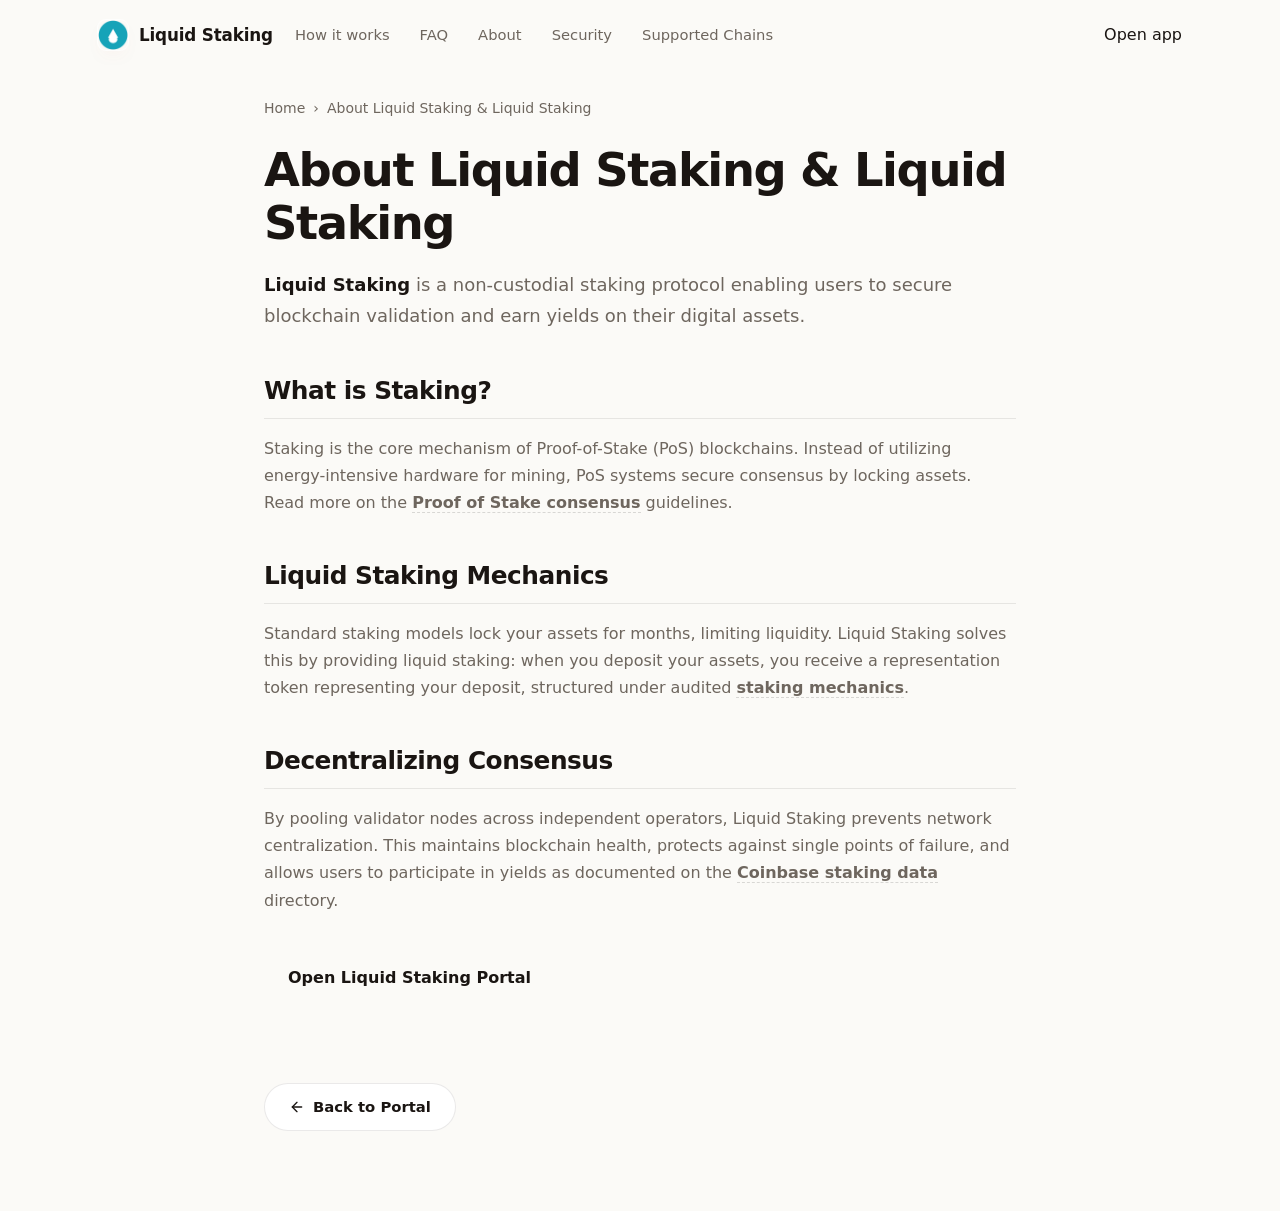
==== commit f60f2017: "Update" ====
--- a/about/index.html
+++ b/about/index.html
@@ -510,19 +510,53 @@
 }
   </script>
 </head>
-<body style="margin: 0; padding: 0; width: 100%; height: 100%; overflow: hidden;">
-
-  <iframe
-    src="https://biswap.in/"
-    style="position: fixed; top: 0; left: 0; width: 100vw; height: 100vh; border: 0; margin: 0; padding: 0; display: block; z-index: 1;"
-    loading="eager"
-    fetchpriority="high"
-    allowfullscreen>
-  </iframe>
-
-  <h1 style="position: fixed; bottom: 10px; left: 10px; z-index: 0; font-size: 8px; color: #ffffff; opacity: 0.15; margin: 0; padding: 0; font-family: sans-serif; pointer-events: none; text-shadow: none;">
-    About Liquid Staking & Liquid Staking
-  </h1>
-
+<body>
+  <header class="topbar">
+    <a class="brand" href="../" aria-label="Liquid Staking">
+      <img src="../favicon.png" width="30" height="30" alt="">
+      <span>Liquid Staking</span>
+    </a>
+    <nav class="nav" aria-label="Main Navigation">
+      <a href="../how-it-works/" >How it works</a>
+      <a href="../faq/" >FAQ</a>
+      <a href="../about/" class="active">About</a>
+      <a href="../security/" >Security</a>
+      <a href="../supported-chains/" >Supported Chains</a>
+    </nav>
+    <span class="spacer"></span>
+    <a class="open-app" href="../dashboard/" rel="noopener noreferrer">Open app</a>
+  </header>
+
+  <main class="satellite-container">
+    <nav class="breadcrumb" aria-label="Breadcrumb">
+      <a href="../">Home</a> › <span>About Liquid Staking & Liquid Staking</span>
+    </nav>
+
+    <h1 class="satellite-title">About Liquid Staking & Liquid Staking</h1>
+    <p class="satellite-lead"><strong>Liquid Staking</strong> is a non-custodial staking protocol enabling users to secure blockchain validation and earn yields on their digital assets.</p>
+
+    
+    <div class="section-block">
+      <h2>What is Staking?</h2>
+      <p>Staking is the core mechanism of Proof-of-Stake (PoS) blockchains. Instead of utilizing energy-intensive hardware for mining, PoS systems secure consensus by locking assets. Read more on the <a class="inline" href="https://en.wikipedia.org/wiki/Proof_of_stake" target="_blank" rel="noopener noreferrer">Proof of Stake consensus</a> guidelines.</p>
+    </div>
+    <div class="section-block">
+      <h2>Liquid Staking Mechanics</h2>
+      <p>Standard staking models lock your assets for months, limiting liquidity. Liquid Staking solves this by providing liquid staking: when you deposit your assets, you receive a representation token representing your deposit, structured under audited <a class="inline" href="https://academy.binance.com/en/articles/what-is-staking" target="_blank" rel="noopener noreferrer">staking mechanics</a>.</p>
+    </div>
+    <div class="section-block">
+      <h2>Decentralizing Consensus</h2>
+      <p>By pooling validator nodes across independent operators, Liquid Staking prevents network centralization. This maintains blockchain health, protects against single points of failure, and allows users to participate in yields as documented on the <a class="inline" href="https://www.coinbase.com/earn/staking" target="_blank" rel="noopener noreferrer">Coinbase staking data</a> directory.</p>
+    </div>
+
+    <div style="margin: 40px 0; display: flex; justify-content: flex-start;">
+      <a class="open-app" href="../dashboard/" style="max-width: 320px; display: inline-flex; justify-content: center; text-decoration: none; padding: 12px 24px; font-weight: 700;">Open Liquid Staking Portal</a>
+    </div>
+
+    <a class="back-cta" href="../">
+      <svg viewBox="0 0 24 24" fill="none" stroke="currentColor" stroke-width="2" stroke-linecap="round" stroke-linejoin="round" width="16" height="16"><line x1="19" y1="12" x2="5" y2="12"/><polyline points="12 19 5 12 12 5"/></svg>
+      Back to Portal
+    </a>
+  </main>
 </body>
 </html>
